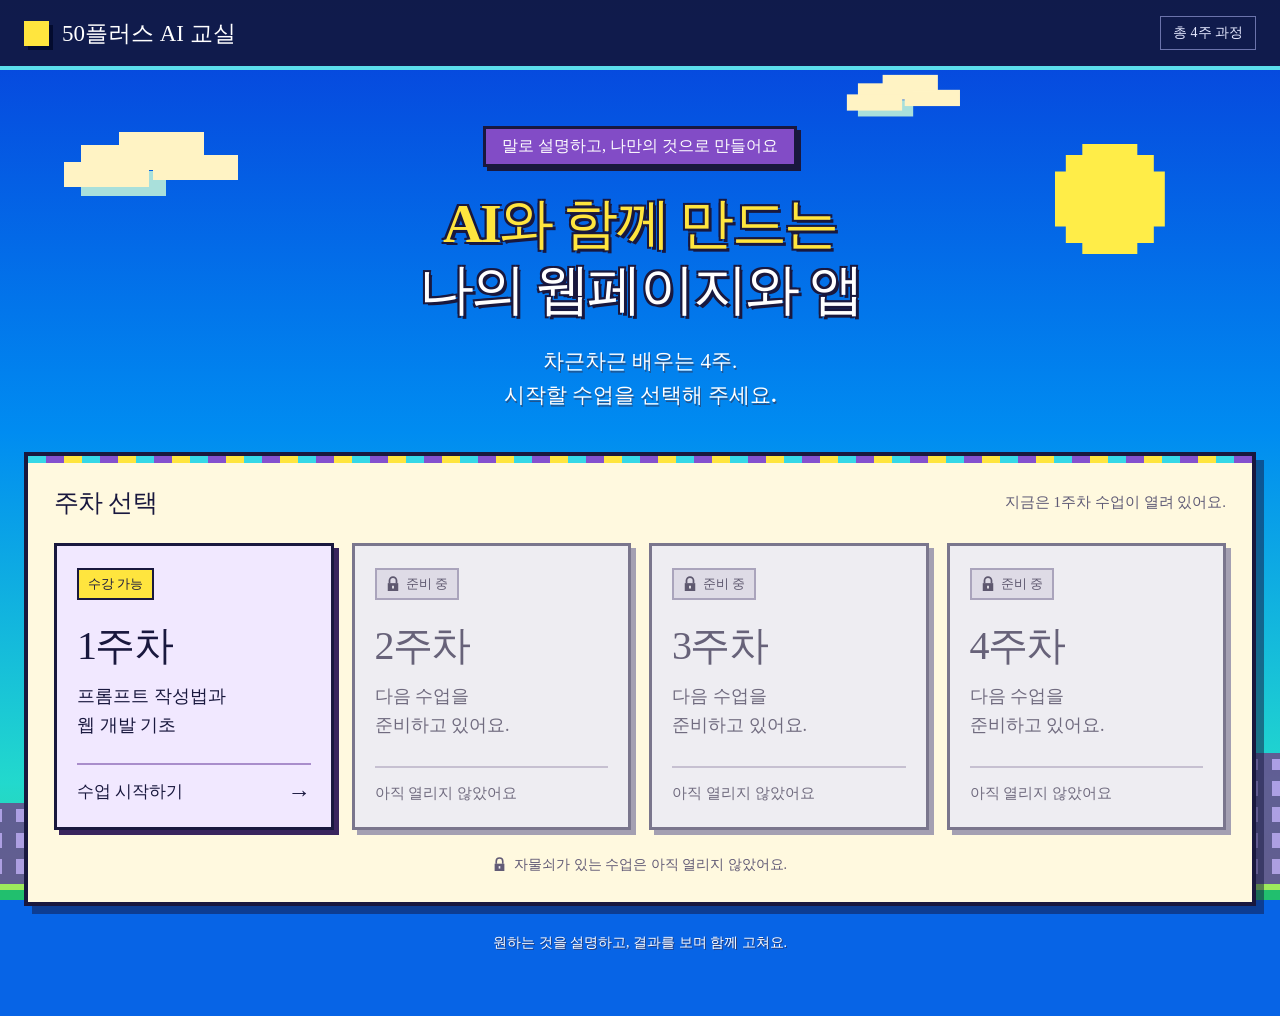
==== index.html @ 193ab6fe "Publish 50plus AI course pages" ====
<!doctype html>
<html lang="ko">
<head>
<meta charset="utf-8">
<meta name="viewport" content="width=device-width,initial-scale=1">
<meta name="theme-color" content="#073edb">
<meta name="description" content="50플러스 AI 활용 4주 과정. 주차를 선택하고 AI와 함께 웹페이지와 앱을 만들어 보세요.">
<title>주차 선택 · 50플러스 AI 교실</title>
<link rel="icon" href="data:image/svg+xml,%3Csvg xmlns='http://www.w3.org/2000/svg' viewBox='0 0 32 32'%3E%3Cpath fill='%23ffe53e' d='M4 4h24v24H4z'/%3E%3C/svg%3E">
<style>
@font-face{font-family:"Pretendard";src:url("./assets/Pretendard-Regular.otf") format("opentype");font-weight:400;font-display:swap}
@font-face{font-family:"Pretendard Black";src:url("./assets/Pretendard-Black.otf") format("opentype");font-weight:900;font-display:swap}

:root{--ink:#19183e;--cream:#fff9df;--yellow:#ffe53e;--purple:#8451cf;--cyan:#36d8e7}
*{box-sizing:border-box}html{min-height:100%}body{margin:0;min-height:100dvh;color:var(--ink);font-family:Pretendard;font-synthesis:none;background:#0764e6}
a,button{-webkit-tap-highlight-color:transparent}button{font:inherit}a:focus-visible,button:focus-visible{outline:4px solid #ff63bc;outline-offset:6px}
.scenery{position:fixed;inset:0;overflow:hidden;z-index:-1;pointer-events:none;background:linear-gradient(180deg,#073edb 0%,#008cf1 48%,#22d9cd 87%,#2fd59a 100%)}
.sun{position:absolute;right:9%;top:16%;width:110px;height:110px;background:#ffed48;clip-path:polygon(25% 0,75% 0,75% 10%,90% 10%,90% 25%,100% 25%,100% 75%,90% 75%,90% 90%,75% 90%,75% 100%,25% 100%,25% 90%,10% 90%,10% 75%,0 75%,0 25%,10% 25%,10% 10%,25% 10%)}
.cloud{position:absolute;left:5%;top:18%;width:85px;height:25px;background:#fff3c4;box-shadow:17px -17px #fff3c4,55px -30px #fff3c4,89px -7px #fff3c4,17px 9px #a9e0db}.cloud.two{left:65%;top:10%;transform:scale(.65)}
.city{position:absolute;left:-1%;right:-1%;bottom:0;display:flex;align-items:flex-end;gap:10px;height:24%;opacity:.9}.building{flex:1;background-color:#67528e;border:6px solid #67528e;border-bottom:0;background-image:repeating-linear-gradient(0deg,transparent 0 15px,#67528e 15px 26px),repeating-linear-gradient(90deg,#bc9ae8 0 9px,transparent 9px 23px)}
.ground{position:absolute;bottom:0;left:0;right:0;height:16px;background:#21bf6e;border-top:6px solid #9dea5c}
.site-header{height:70px;padding:0 max(24px,calc((100vw - 1280px)/2));display:flex;align-items:center;justify-content:space-between;background:#12183feb;color:#fff;border-bottom:4px solid #5bdeec;gap:20px}
.brand{display:flex;align-items:center;gap:13px;font-family:"Pretendard Black";font-size:23px;white-space:nowrap}.brand-mark{width:25px;height:25px;background:var(--yellow);box-shadow:4px 4px #030b2f}.course-badge{font-size:14px;border:1px solid #6b73ab;padding:7px 12px;color:#e4e8ff}
main{width:min(1240px,calc(100% - 48px));margin:0 auto;padding:56px 0 62px}
.hero{text-align:center;margin:0 auto 40px;max-width:900px}.tag{display:inline-block;background:#824cc6;border:3px solid var(--ink);box-shadow:4px 4px var(--ink);color:#fff;padding:7px 16px;font-family:"Pretendard Black";font-size:16px;margin-bottom:24px}
h1{margin:0;color:#fff;font-family:"Pretendard Black";font-size:clamp(36px,4.3vw,62px);line-height:1.2;letter-spacing:-.045em;text-shadow:3px 3px var(--ink),-2px -2px var(--ink),2px -2px var(--ink),-2px 2px var(--ink)}
h1 em{font-style:normal;color:var(--yellow)}.intro{font-size:21px;color:white;line-height:1.6;text-shadow:1px 2px #21538d;margin:22px 0 0}.intro strong{font-family:"Pretendard Black"}
.course-panel{background:var(--cream);border:4px solid var(--ink);box-shadow:8px 8px #15173f80;padding:26px 26px 28px;position:relative}
.course-panel::before{content:"";position:absolute;top:0;left:0;right:0;height:7px;background:repeating-linear-gradient(90deg,var(--cyan) 0 18px,var(--purple) 18px 36px,var(--yellow) 36px 54px)}
.panel-heading{display:flex;justify-content:space-between;align-items:center;gap:20px;margin:4px 0 24px}.panel-heading h2{margin:0;font-size:25px;font-family:"Pretendard Black";letter-spacing:-.025em}.panel-heading p{margin:0;font-size:15px;color:#5f5b76}
.weeks{display:grid;grid-template-columns:repeat(4,minmax(0,1fr));gap:18px}
.week{position:relative;display:flex;flex-direction:column;align-items:flex-start;text-align:left;min-height:284px;padding:22px 20px;border:3px solid var(--ink);box-shadow:5px 5px #39255d;background:#fff;color:var(--ink);border-radius:0;text-decoration:none;line-height:1.5}
.week.open{background:#f1e8ff;transition:transform .15s,box-shadow .15s}.week.open:hover{transform:translate(-2px,-3px);box-shadow:7px 8px #39255d}.week.open:active{transform:translate(3px,3px);box-shadow:2px 2px #39255d}
.status{display:inline-flex;align-items:center;gap:6px;font-size:13px;line-height:1.2;font-family:"Pretendard Black";padding:6px 9px;background:#ffe53e;border:2px solid var(--ink)}
.week-title{font-family:"Pretendard Black";font-size:40px;line-height:1.2;letter-spacing:-.04em;margin-top:22px}.week-description{font-size:18px;line-height:1.6;margin-top:12px;margin-bottom:24px;word-break:keep-all}
.week-action{width:100%;margin-top:auto;display:flex;justify-content:space-between;align-items:center;gap:10px;border-top:2px solid #a98dcb;padding-top:14px;font-family:"Pretendard Black";font-size:17px}
.arrow{font-size:23px;line-height:1}.week.locked{background:#eeedf2;border-color:#7a768d;box-shadow:5px 5px #a4a0b2;color:#676279;cursor:not-allowed;opacity:1}
.locked .status{background:#dedbe6;border-color:#aaa4bc;color:#5e586f}.lock{width:14px;height:16px;flex:none}.locked .week-description{color:#706b7f}.locked .week-action{border-color:#c6c0d1;color:#706b7f;font-size:15px;font-family:Pretendard}
.panel-note{display:flex;align-items:center;justify-content:center;gap:8px;color:#625b76;font-size:14px;margin:26px 0 0}.panel-note svg{width:13px;height:15px;flex:none}
.site-footer{text-align:center;padding:26px 16px 0;color:#fff;font-size:14px;text-shadow:1px 1px #273a75;line-height:1.6}
@media(min-width:1500px){main{padding-top:75px}.hero{margin-bottom:48px}.week{min-height:300px}}
@media(max-width:1000px){.weeks{grid-template-columns:repeat(2,minmax(0,1fr));gap:18px}.week{min-height:260px}.week-description br{display:none}.sun{right:5%;top:14%;width:80px;height:80px}.hero{max-width:650px}.cloud{opacity:.6}.panel-heading p{display:none}main{padding-top:40px}}
@media(max-width:540px){.site-header{height:62px;padding:0 18px}.brand{font-size:18px;gap:10px}.brand-mark{width:20px;height:20px}.course-badge{font-size:12px;padding:5px 8px}main{width:calc(100% - 28px);padding:34px 0}.tag{font-size:13px;padding:6px 10px;margin-bottom:20px}h1{font-size:35px;line-height:1.25}.intro{font-size:17px;margin-top:18px}.hero{margin-bottom:28px}.course-panel{padding:22px 18px;border-width:3px;box-shadow:5px 5px #15173f80}.panel-heading{margin-bottom:18px}.panel-heading h2{font-size:22px}.weeks{grid-template-columns:1fr;gap:18px}.week{min-height:220px;padding:20px}.week-title{font-size:34px;margin-top:14px}.week-description{font-size:18px;margin-top:8px;margin-bottom:20px}.week.locked{min-height:180px}.locked .week-title{font-size:31px}.panel-note{font-size:13px;align-items:flex-start;line-height:1.5}.panel-note svg{margin-top:2px}.sun{top:12%;right:-14px;width:72px;height:72px;opacity:.7}.cloud{left:-45px;top:12%;transform:scale(.7)}.cloud.two{display:none}.city{height:20%}}
@media(prefers-reduced-motion:reduce){.week.open{transition:none}}

</style>
</head>
<body>
<div class="scenery" aria-hidden="true"><div class="sun"></div><div class="cloud"></div><div class="cloud two"></div><div class="city"><i class="building" style="height:45%"></i><i class="building" style="height:75%"></i><i class="building" style="height:50%"></i><i class="building" style="height:92%"></i><i class="building" style="height:58%"></i><i class="building" style="height:66%"></i><i class="building" style="height:42%"></i><i class="building" style="height:86%"></i><i class="building" style="height:62%"></i><i class="building" style="height:70%"></i><i class="building" style="height:48%"></i><i class="building" style="height:90%"></i><i class="building" style="height:55%"></i><i class="building" style="height:80%"></i><i class="building" style="height:40%"></i><i class="building" style="height:68%"></i></div><div class="ground"></div></div>
<header class="site-header"><div class="brand"><span class="brand-mark" aria-hidden="true"></span>50플러스 AI 교실</div><span class="course-badge">총 4주 과정</span></header>
<main>
<section class="hero" aria-labelledby="course-title"><span class="tag">말로 설명하고, 나만의 것으로 만들어요</span><h1 id="course-title"><em>AI와 함께 만드는</em><br>나의 웹페이지와 앱</h1><p class="intro">차근차근 배우는 4주.<br><strong>시작할 수업을 선택해 주세요.</strong></p></section>
<section class="course-panel" aria-labelledby="weeks-title"><div class="panel-heading"><h2 id="weeks-title">주차 선택</h2><p>지금은 1주차 수업이 열려 있어요.</p></div>
<div class="weeks">
<a class="week open" href="./50plus_AI_Week1.html" aria-label="1주차, 프롬프트 작성법과 웹 개발 기초, 수업 시작하기"><span class="status">수강 가능</span><span class="week-title">1주차</span><span class="week-description">프롬프트 작성법과<br>웹 개발 기초</span><span class="week-action">수업 시작하기<span class="arrow" aria-hidden="true">→</span></span></a>
<button class="week locked" type="button" disabled aria-label="2주차, 준비 중, 아직 열리지 않은 수업"><span class="status"><svg class="lock" viewBox="0 0 16 18" fill="none" aria-hidden="true"><path d="M4 8V5a4 4 0 0 1 8 0v3" stroke="currentColor" stroke-width="2"/><path d="M2 8h12v9H2z" fill="currentColor"/><path d="M8 11v3" stroke="#eeedf2" stroke-width="2"/></svg>준비 중</span><span class="week-title">2주차</span><span class="week-description">다음 수업을<br>준비하고 있어요.</span><span class="week-action">아직 열리지 않았어요</span></button><button class="week locked" type="button" disabled aria-label="3주차, 준비 중, 아직 열리지 않은 수업"><span class="status"><svg class="lock" viewBox="0 0 16 18" fill="none" aria-hidden="true"><path d="M4 8V5a4 4 0 0 1 8 0v3" stroke="currentColor" stroke-width="2"/><path d="M2 8h12v9H2z" fill="currentColor"/><path d="M8 11v3" stroke="#eeedf2" stroke-width="2"/></svg>준비 중</span><span class="week-title">3주차</span><span class="week-description">다음 수업을<br>준비하고 있어요.</span><span class="week-action">아직 열리지 않았어요</span></button><button class="week locked" type="button" disabled aria-label="4주차, 준비 중, 아직 열리지 않은 수업"><span class="status"><svg class="lock" viewBox="0 0 16 18" fill="none" aria-hidden="true"><path d="M4 8V5a4 4 0 0 1 8 0v3" stroke="currentColor" stroke-width="2"/><path d="M2 8h12v9H2z" fill="currentColor"/><path d="M8 11v3" stroke="#eeedf2" stroke-width="2"/></svg>준비 중</span><span class="week-title">4주차</span><span class="week-description">다음 수업을<br>준비하고 있어요.</span><span class="week-action">아직 열리지 않았어요</span></button>
</div>
<p class="panel-note"><svg class="lock" viewBox="0 0 16 18" fill="none" aria-hidden="true"><path d="M4 8V5a4 4 0 0 1 8 0v3" stroke="currentColor" stroke-width="2"/><path d="M2 8h12v9H2z" fill="currentColor"/><path d="M8 11v3" stroke="#eeedf2" stroke-width="2"/></svg><span>자물쇠가 있는 수업은 아직 열리지 않았어요.</span></p>
</section>
<footer class="site-footer">원하는 것을 설명하고, 결과를 보며 함께 고쳐요.</footer>
</main>
</body></html>
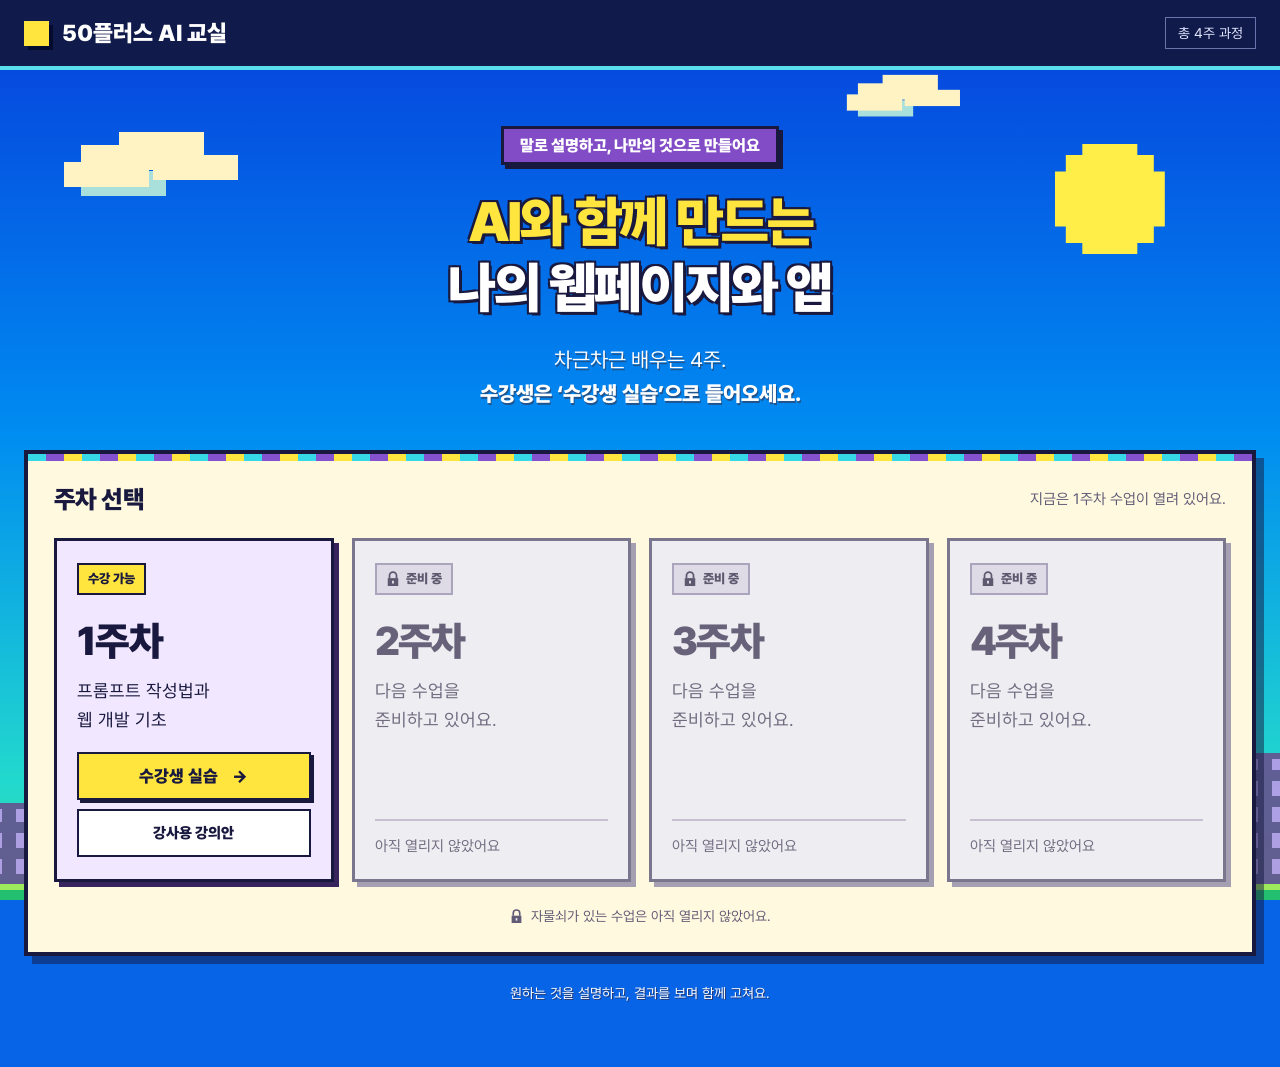
==== commit 7770acc3: "Separate student practice from lecture slides" ====
--- a/index.html
+++ b/index.html
@@ -43,16 +43,20 @@
 @media(max-width:540px){.site-header{height:62px;padding:0 18px}.brand{font-size:18px;gap:10px}.brand-mark{width:20px;height:20px}.course-badge{font-size:12px;padding:5px 8px}main{width:calc(100% - 28px);padding:34px 0}.tag{font-size:13px;padding:6px 10px;margin-bottom:20px}h1{font-size:35px;line-height:1.25}.intro{font-size:17px;margin-top:18px}.hero{margin-bottom:28px}.course-panel{padding:22px 18px;border-width:3px;box-shadow:5px 5px #15173f80}.panel-heading{margin-bottom:18px}.panel-heading h2{font-size:22px}.weeks{grid-template-columns:1fr;gap:18px}.week{min-height:220px;padding:20px}.week-title{font-size:34px;margin-top:14px}.week-description{font-size:18px;margin-top:8px;margin-bottom:20px}.week.locked{min-height:180px}.locked .week-title{font-size:31px}.panel-note{font-size:13px;align-items:flex-start;line-height:1.5}.panel-note svg{margin-top:2px}.sun{top:12%;right:-14px;width:72px;height:72px;opacity:.7}.cloud{left:-45px;top:12%;transform:scale(.7)}.cloud.two{display:none}.city{height:20%}}
 @media(prefers-reduced-motion:reduce){.week.open{transition:none}}
 
+
+.week.available{background:#f1e8ff}.week.available h3{margin-bottom:0}.week.available p{margin-bottom:18px}
+.week-links{width:100%;display:grid;gap:9px;margin-top:auto}.week-link{display:flex;align-items:center;justify-content:center;gap:14px;min-height:48px;border:2px solid var(--ink);padding:9px 10px;font-family:"Pretendard Black";font-size:17px;line-height:1.4;text-decoration:none;color:var(--ink)}
+.week-link.student{background:var(--yellow);box-shadow:3px 3px var(--ink)}.week-link.student:hover{background:#fff19b}.week-link.teacher{background:#fff;font-size:15px}.week-link.teacher:hover{background:#e6d8f8}
 </style>
 </head>
 <body>
 <div class="scenery" aria-hidden="true"><div class="sun"></div><div class="cloud"></div><div class="cloud two"></div><div class="city"><i class="building" style="height:45%"></i><i class="building" style="height:75%"></i><i class="building" style="height:50%"></i><i class="building" style="height:92%"></i><i class="building" style="height:58%"></i><i class="building" style="height:66%"></i><i class="building" style="height:42%"></i><i class="building" style="height:86%"></i><i class="building" style="height:62%"></i><i class="building" style="height:70%"></i><i class="building" style="height:48%"></i><i class="building" style="height:90%"></i><i class="building" style="height:55%"></i><i class="building" style="height:80%"></i><i class="building" style="height:40%"></i><i class="building" style="height:68%"></i></div><div class="ground"></div></div>
 <header class="site-header"><div class="brand"><span class="brand-mark" aria-hidden="true"></span>50플러스 AI 교실</div><span class="course-badge">총 4주 과정</span></header>
 <main>
-<section class="hero" aria-labelledby="course-title"><span class="tag">말로 설명하고, 나만의 것으로 만들어요</span><h1 id="course-title"><em>AI와 함께 만드는</em><br>나의 웹페이지와 앱</h1><p class="intro">차근차근 배우는 4주.<br><strong>시작할 수업을 선택해 주세요.</strong></p></section>
+<section class="hero" aria-labelledby="course-title"><span class="tag">말로 설명하고, 나만의 것으로 만들어요</span><h1 id="course-title"><em>AI와 함께 만드는</em><br>나의 웹페이지와 앱</h1><p class="intro">차근차근 배우는 4주.<br><strong>수강생은 ‘수강생 실습’으로 들어오세요.</strong></p></section>
 <section class="course-panel" aria-labelledby="weeks-title"><div class="panel-heading"><h2 id="weeks-title">주차 선택</h2><p>지금은 1주차 수업이 열려 있어요.</p></div>
 <div class="weeks">
-<a class="week open" href="./50plus_AI_Week1.html" aria-label="1주차, 프롬프트 작성법과 웹 개발 기초, 수업 시작하기"><span class="status">수강 가능</span><span class="week-title">1주차</span><span class="week-description">프롬프트 작성법과<br>웹 개발 기초</span><span class="week-action">수업 시작하기<span class="arrow" aria-hidden="true">→</span></span></a>
+<article class="week available" aria-labelledby="week-one-title"><span class="status">수강 가능</span><h3 class="week-title" id="week-one-title">1주차</h3><p class="week-description">프롬프트 작성법과<br>웹 개발 기초</p><div class="week-links"><a class="week-link student" href="./practice-week1.html">수강생 실습 <span aria-hidden="true">→</span></a><a class="week-link teacher" href="./50plus_AI_Week1.html">강사용 강의안</a></div></article>
 <button class="week locked" type="button" disabled aria-label="2주차, 준비 중, 아직 열리지 않은 수업"><span class="status"><svg class="lock" viewBox="0 0 16 18" fill="none" aria-hidden="true"><path d="M4 8V5a4 4 0 0 1 8 0v3" stroke="currentColor" stroke-width="2"/><path d="M2 8h12v9H2z" fill="currentColor"/><path d="M8 11v3" stroke="#eeedf2" stroke-width="2"/></svg>준비 중</span><span class="week-title">2주차</span><span class="week-description">다음 수업을<br>준비하고 있어요.</span><span class="week-action">아직 열리지 않았어요</span></button><button class="week locked" type="button" disabled aria-label="3주차, 준비 중, 아직 열리지 않은 수업"><span class="status"><svg class="lock" viewBox="0 0 16 18" fill="none" aria-hidden="true"><path d="M4 8V5a4 4 0 0 1 8 0v3" stroke="currentColor" stroke-width="2"/><path d="M2 8h12v9H2z" fill="currentColor"/><path d="M8 11v3" stroke="#eeedf2" stroke-width="2"/></svg>준비 중</span><span class="week-title">3주차</span><span class="week-description">다음 수업을<br>준비하고 있어요.</span><span class="week-action">아직 열리지 않았어요</span></button><button class="week locked" type="button" disabled aria-label="4주차, 준비 중, 아직 열리지 않은 수업"><span class="status"><svg class="lock" viewBox="0 0 16 18" fill="none" aria-hidden="true"><path d="M4 8V5a4 4 0 0 1 8 0v3" stroke="currentColor" stroke-width="2"/><path d="M2 8h12v9H2z" fill="currentColor"/><path d="M8 11v3" stroke="#eeedf2" stroke-width="2"/></svg>준비 중</span><span class="week-title">4주차</span><span class="week-description">다음 수업을<br>준비하고 있어요.</span><span class="week-action">아직 열리지 않았어요</span></button>
 </div>
 <p class="panel-note"><svg class="lock" viewBox="0 0 16 18" fill="none" aria-hidden="true"><path d="M4 8V5a4 4 0 0 1 8 0v3" stroke="currentColor" stroke-width="2"/><path d="M2 8h12v9H2z" fill="currentColor"/><path d="M8 11v3" stroke="#eeedf2" stroke-width="2"/></svg><span>자물쇠가 있는 수업은 아직 열리지 않았어요.</span></p>
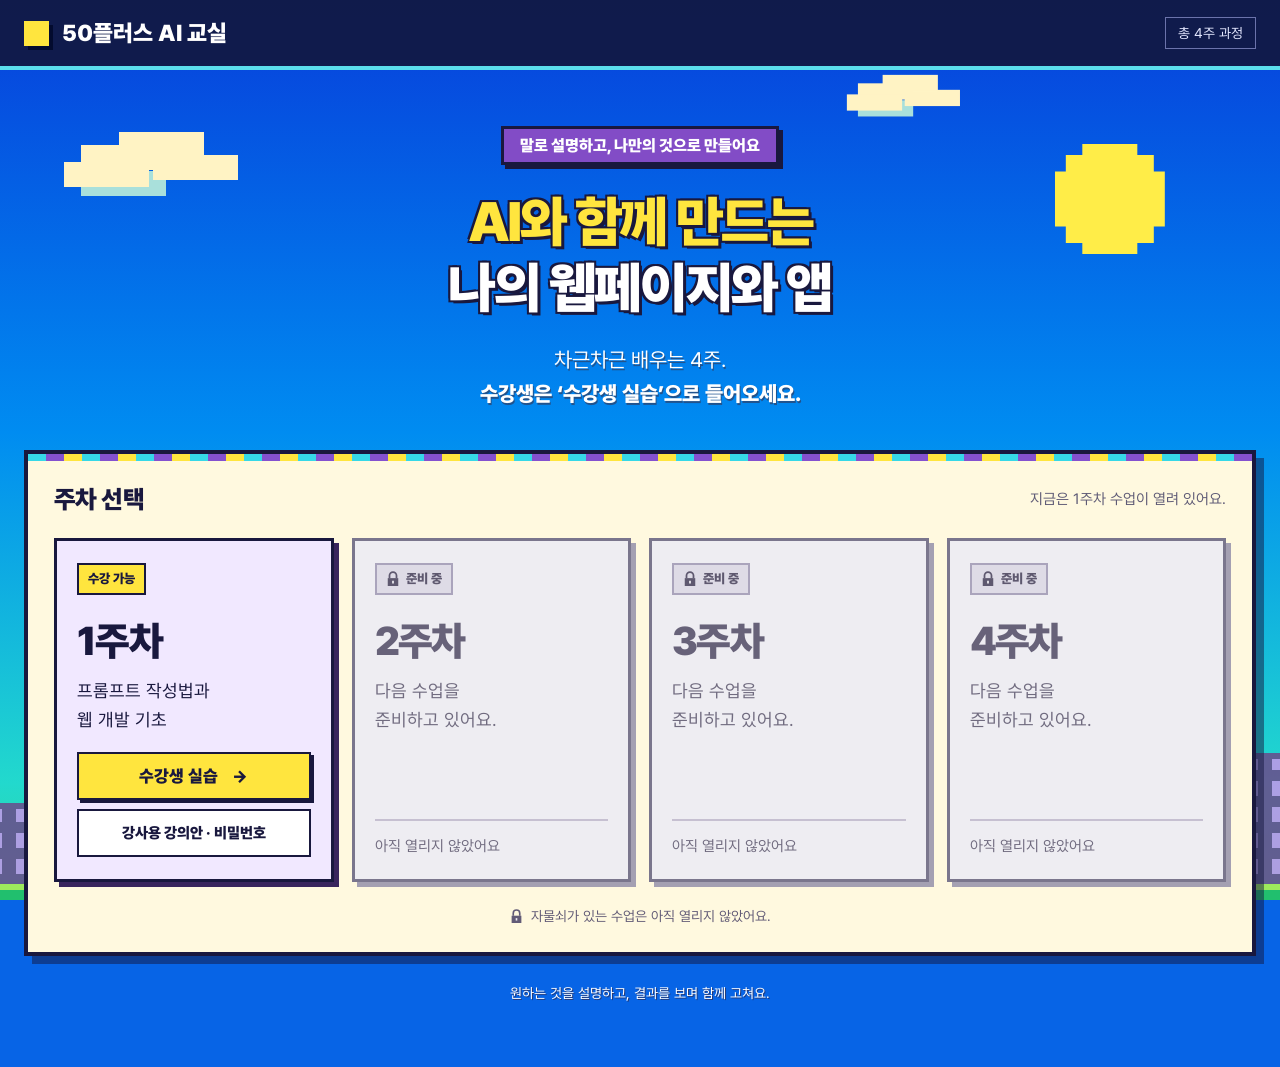
==== commit 638261e6: "Protect teacher lecture with encrypted password entry" ====
--- a/index.html
+++ b/index.html
@@ -56,7 +56,7 @@
 <section class="hero" aria-labelledby="course-title"><span class="tag">말로 설명하고, 나만의 것으로 만들어요</span><h1 id="course-title"><em>AI와 함께 만드는</em><br>나의 웹페이지와 앱</h1><p class="intro">차근차근 배우는 4주.<br><strong>수강생은 ‘수강생 실습’으로 들어오세요.</strong></p></section>
 <section class="course-panel" aria-labelledby="weeks-title"><div class="panel-heading"><h2 id="weeks-title">주차 선택</h2><p>지금은 1주차 수업이 열려 있어요.</p></div>
 <div class="weeks">
-<article class="week available" aria-labelledby="week-one-title"><span class="status">수강 가능</span><h3 class="week-title" id="week-one-title">1주차</h3><p class="week-description">프롬프트 작성법과<br>웹 개발 기초</p><div class="week-links"><a class="week-link student" href="./practice-week1.html">수강생 실습 <span aria-hidden="true">→</span></a><a class="week-link teacher" href="./50plus_AI_Week1.html">강사용 강의안</a></div></article>
+<article class="week available" aria-labelledby="week-one-title"><span class="status">수강 가능</span><h3 class="week-title" id="week-one-title">1주차</h3><p class="week-description">프롬프트 작성법과<br>웹 개발 기초</p><div class="week-links"><a class="week-link student" href="./practice-week1.html">수강생 실습 <span aria-hidden="true">→</span></a><a class="week-link teacher" href="./50plus_AI_Week1.html">강사용 강의안 · 비밀번호</a></div></article>
 <button class="week locked" type="button" disabled aria-label="2주차, 준비 중, 아직 열리지 않은 수업"><span class="status"><svg class="lock" viewBox="0 0 16 18" fill="none" aria-hidden="true"><path d="M4 8V5a4 4 0 0 1 8 0v3" stroke="currentColor" stroke-width="2"/><path d="M2 8h12v9H2z" fill="currentColor"/><path d="M8 11v3" stroke="#eeedf2" stroke-width="2"/></svg>준비 중</span><span class="week-title">2주차</span><span class="week-description">다음 수업을<br>준비하고 있어요.</span><span class="week-action">아직 열리지 않았어요</span></button><button class="week locked" type="button" disabled aria-label="3주차, 준비 중, 아직 열리지 않은 수업"><span class="status"><svg class="lock" viewBox="0 0 16 18" fill="none" aria-hidden="true"><path d="M4 8V5a4 4 0 0 1 8 0v3" stroke="currentColor" stroke-width="2"/><path d="M2 8h12v9H2z" fill="currentColor"/><path d="M8 11v3" stroke="#eeedf2" stroke-width="2"/></svg>준비 중</span><span class="week-title">3주차</span><span class="week-description">다음 수업을<br>준비하고 있어요.</span><span class="week-action">아직 열리지 않았어요</span></button><button class="week locked" type="button" disabled aria-label="4주차, 준비 중, 아직 열리지 않은 수업"><span class="status"><svg class="lock" viewBox="0 0 16 18" fill="none" aria-hidden="true"><path d="M4 8V5a4 4 0 0 1 8 0v3" stroke="currentColor" stroke-width="2"/><path d="M2 8h12v9H2z" fill="currentColor"/><path d="M8 11v3" stroke="#eeedf2" stroke-width="2"/></svg>준비 중</span><span class="week-title">4주차</span><span class="week-description">다음 수업을<br>준비하고 있어요.</span><span class="week-action">아직 열리지 않았어요</span></button>
 </div>
 <p class="panel-note"><svg class="lock" viewBox="0 0 16 18" fill="none" aria-hidden="true"><path d="M4 8V5a4 4 0 0 1 8 0v3" stroke="currentColor" stroke-width="2"/><path d="M2 8h12v9H2z" fill="currentColor"/><path d="M8 11v3" stroke="#eeedf2" stroke-width="2"/></svg><span>자물쇠가 있는 수업은 아직 열리지 않았어요.</span></p>
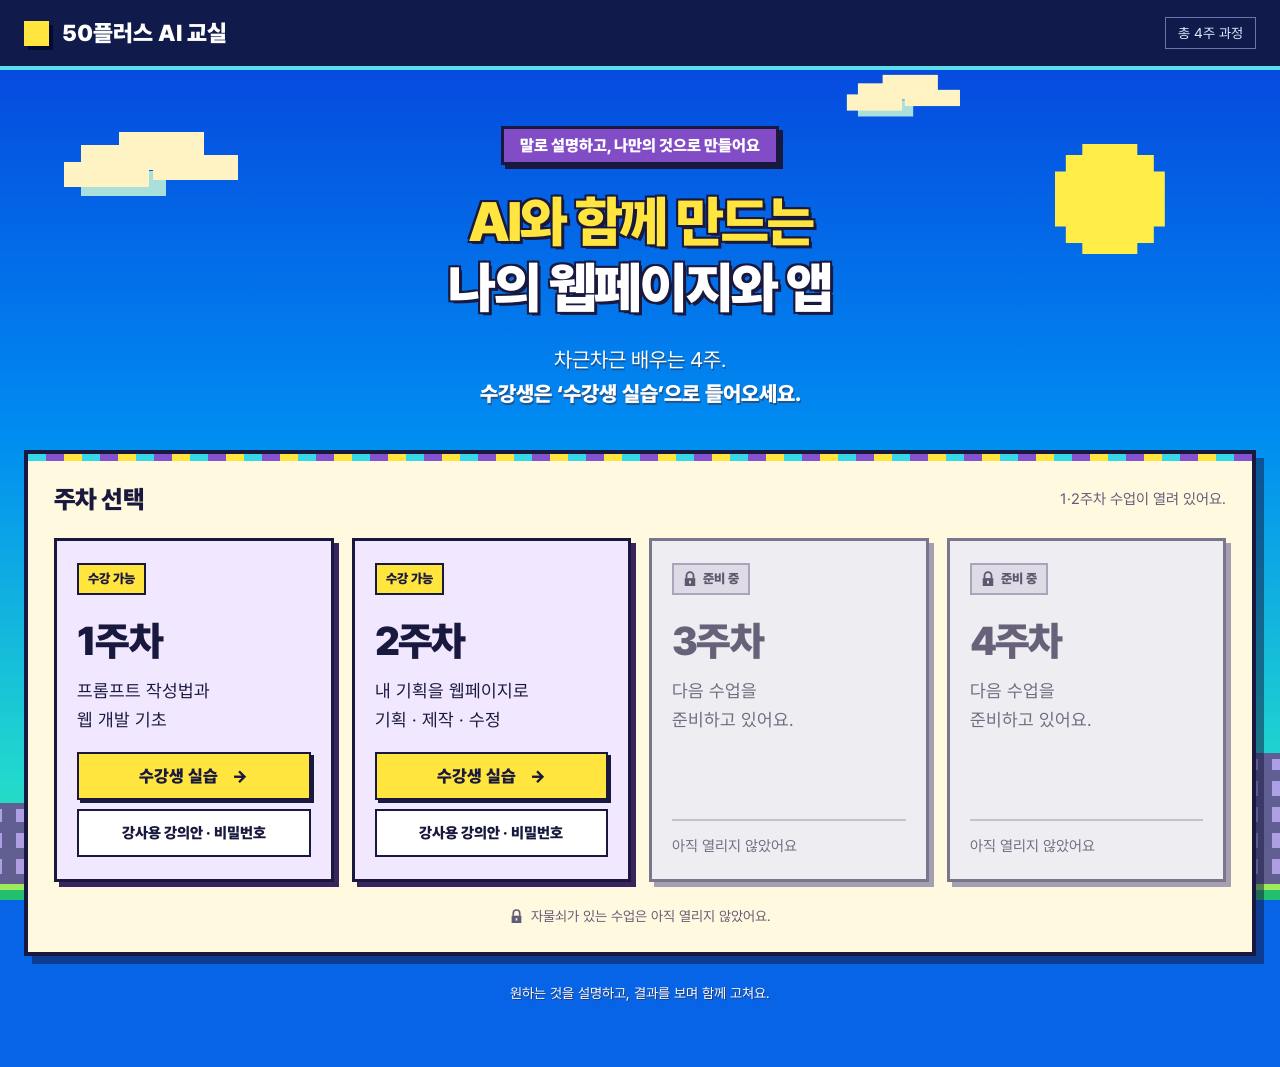
==== commit 1292f46b: "Open week 2 links on course homepage" ====
--- a/index.html
+++ b/index.html
@@ -54,13 +54,13 @@
 <header class="site-header"><div class="brand"><span class="brand-mark" aria-hidden="true"></span>50플러스 AI 교실</div><span class="course-badge">총 4주 과정</span></header>
 <main>
 <section class="hero" aria-labelledby="course-title"><span class="tag">말로 설명하고, 나만의 것으로 만들어요</span><h1 id="course-title"><em>AI와 함께 만드는</em><br>나의 웹페이지와 앱</h1><p class="intro">차근차근 배우는 4주.<br><strong>수강생은 ‘수강생 실습’으로 들어오세요.</strong></p></section>
-<section class="course-panel" aria-labelledby="weeks-title"><div class="panel-heading"><h2 id="weeks-title">주차 선택</h2><p>지금은 1주차 수업이 열려 있어요.</p></div>
+<section class="course-panel" aria-labelledby="weeks-title"><div class="panel-heading"><h2 id="weeks-title">주차 선택</h2><p>1·2주차 수업이 열려 있어요.</p></div>
 <div class="weeks">
 <article class="week available" aria-labelledby="week-one-title"><span class="status">수강 가능</span><h3 class="week-title" id="week-one-title">1주차</h3><p class="week-description">프롬프트 작성법과<br>웹 개발 기초</p><div class="week-links"><a class="week-link student" href="./practice-week1.html">수강생 실습 <span aria-hidden="true">→</span></a><a class="week-link teacher" href="./50plus_AI_Week1.html">강사용 강의안 · 비밀번호</a></div></article>
-<button class="week locked" type="button" disabled aria-label="2주차, 준비 중, 아직 열리지 않은 수업"><span class="status"><svg class="lock" viewBox="0 0 16 18" fill="none" aria-hidden="true"><path d="M4 8V5a4 4 0 0 1 8 0v3" stroke="currentColor" stroke-width="2"/><path d="M2 8h12v9H2z" fill="currentColor"/><path d="M8 11v3" stroke="#eeedf2" stroke-width="2"/></svg>준비 중</span><span class="week-title">2주차</span><span class="week-description">다음 수업을<br>준비하고 있어요.</span><span class="week-action">아직 열리지 않았어요</span></button><button class="week locked" type="button" disabled aria-label="3주차, 준비 중, 아직 열리지 않은 수업"><span class="status"><svg class="lock" viewBox="0 0 16 18" fill="none" aria-hidden="true"><path d="M4 8V5a4 4 0 0 1 8 0v3" stroke="currentColor" stroke-width="2"/><path d="M2 8h12v9H2z" fill="currentColor"/><path d="M8 11v3" stroke="#eeedf2" stroke-width="2"/></svg>준비 중</span><span class="week-title">3주차</span><span class="week-description">다음 수업을<br>준비하고 있어요.</span><span class="week-action">아직 열리지 않았어요</span></button><button class="week locked" type="button" disabled aria-label="4주차, 준비 중, 아직 열리지 않은 수업"><span class="status"><svg class="lock" viewBox="0 0 16 18" fill="none" aria-hidden="true"><path d="M4 8V5a4 4 0 0 1 8 0v3" stroke="currentColor" stroke-width="2"/><path d="M2 8h12v9H2z" fill="currentColor"/><path d="M8 11v3" stroke="#eeedf2" stroke-width="2"/></svg>준비 중</span><span class="week-title">4주차</span><span class="week-description">다음 수업을<br>준비하고 있어요.</span><span class="week-action">아직 열리지 않았어요</span></button>
+<article class="week available" aria-labelledby="week-two-title"><span class="status">수강 가능</span><h3 class="week-title" id="week-two-title">2주차</h3><p class="week-description">내 기획을 웹페이지로<br>기획 · 제작 · 수정</p><div class="week-links"><a class="week-link student" href="./practice-week2.html">수강생 실습 <span aria-hidden="true">→</span></a><a class="week-link teacher" href="./50plus_AI_Week2.html">강사용 강의안 · 비밀번호</a></div></article><button class="week locked" type="button" disabled aria-label="3주차, 준비 중, 아직 열리지 않은 수업"><span class="status"><svg class="lock" viewBox="0 0 16 18" fill="none" aria-hidden="true"><path d="M4 8V5a4 4 0 0 1 8 0v3" stroke="currentColor" stroke-width="2"/><path d="M2 8h12v9H2z" fill="currentColor"/><path d="M8 11v3" stroke="#eeedf2" stroke-width="2"/></svg>준비 중</span><span class="week-title">3주차</span><span class="week-description">다음 수업을<br>준비하고 있어요.</span><span class="week-action">아직 열리지 않았어요</span></button><button class="week locked" type="button" disabled aria-label="4주차, 준비 중, 아직 열리지 않은 수업"><span class="status"><svg class="lock" viewBox="0 0 16 18" fill="none" aria-hidden="true"><path d="M4 8V5a4 4 0 0 1 8 0v3" stroke="currentColor" stroke-width="2"/><path d="M2 8h12v9H2z" fill="currentColor"/><path d="M8 11v3" stroke="#eeedf2" stroke-width="2"/></svg>준비 중</span><span class="week-title">4주차</span><span class="week-description">다음 수업을<br>준비하고 있어요.</span><span class="week-action">아직 열리지 않았어요</span></button>
 </div>
 <p class="panel-note"><svg class="lock" viewBox="0 0 16 18" fill="none" aria-hidden="true"><path d="M4 8V5a4 4 0 0 1 8 0v3" stroke="currentColor" stroke-width="2"/><path d="M2 8h12v9H2z" fill="currentColor"/><path d="M8 11v3" stroke="#eeedf2" stroke-width="2"/></svg><span>자물쇠가 있는 수업은 아직 열리지 않았어요.</span></p>
 </section>
 <footer class="site-footer">원하는 것을 설명하고, 결과를 보며 함께 고쳐요.</footer>
 </main>
-</body></html>+</body></html>
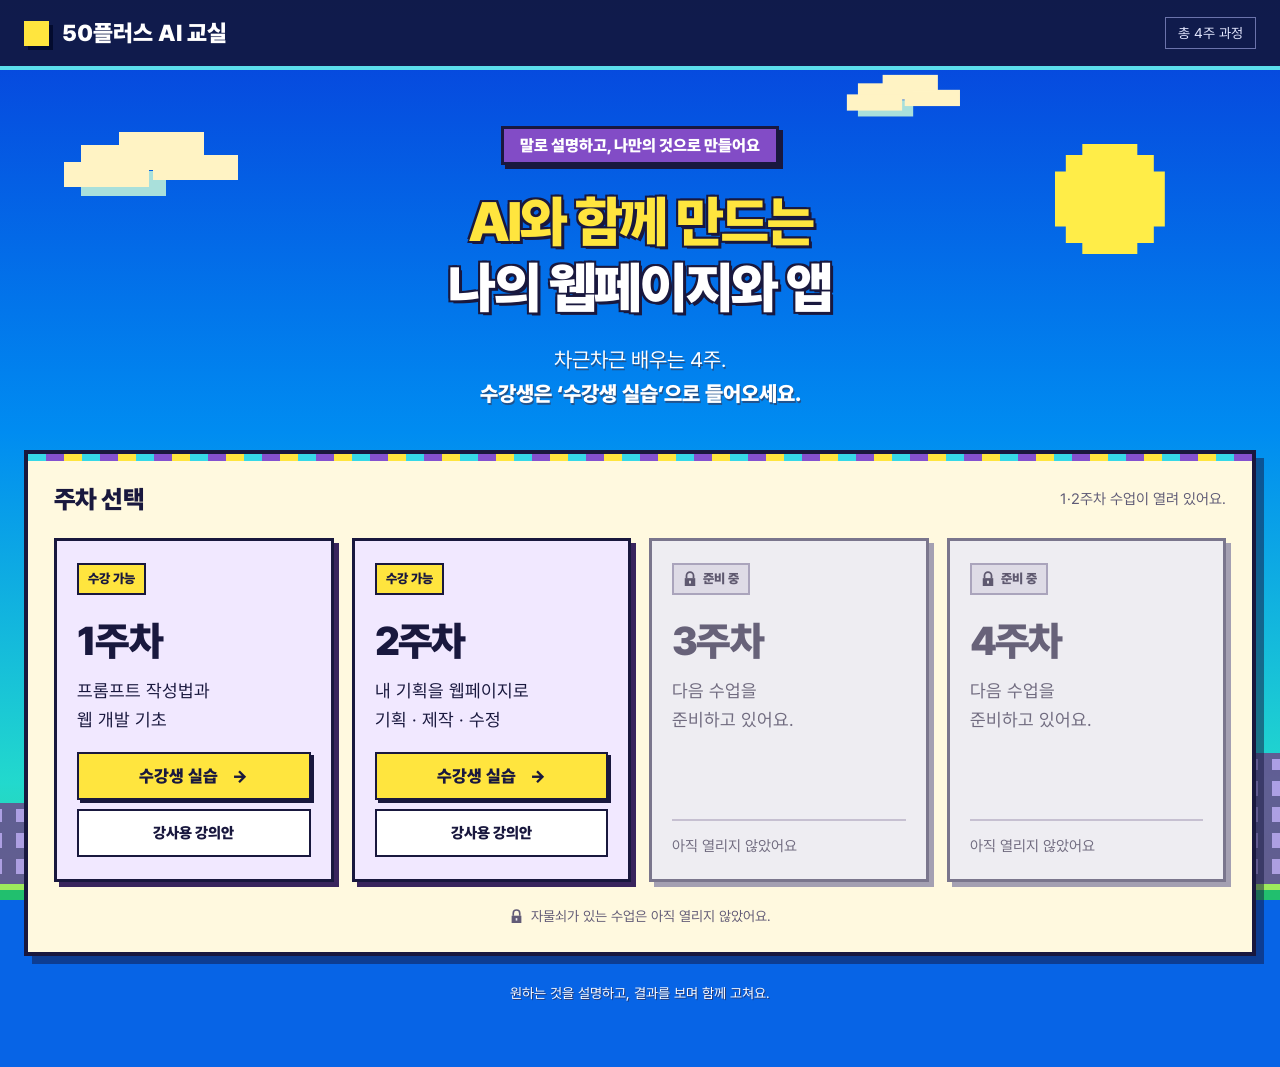
==== commit 20d3271c: "Remove password gates from instructor lectures" ====
--- a/index.html
+++ b/index.html
@@ -56,8 +56,8 @@
 <section class="hero" aria-labelledby="course-title"><span class="tag">말로 설명하고, 나만의 것으로 만들어요</span><h1 id="course-title"><em>AI와 함께 만드는</em><br>나의 웹페이지와 앱</h1><p class="intro">차근차근 배우는 4주.<br><strong>수강생은 ‘수강생 실습’으로 들어오세요.</strong></p></section>
 <section class="course-panel" aria-labelledby="weeks-title"><div class="panel-heading"><h2 id="weeks-title">주차 선택</h2><p>1·2주차 수업이 열려 있어요.</p></div>
 <div class="weeks">
-<article class="week available" aria-labelledby="week-one-title"><span class="status">수강 가능</span><h3 class="week-title" id="week-one-title">1주차</h3><p class="week-description">프롬프트 작성법과<br>웹 개발 기초</p><div class="week-links"><a class="week-link student" href="./practice-week1.html">수강생 실습 <span aria-hidden="true">→</span></a><a class="week-link teacher" href="./50plus_AI_Week1.html">강사용 강의안 · 비밀번호</a></div></article>
-<article class="week available" aria-labelledby="week-two-title"><span class="status">수강 가능</span><h3 class="week-title" id="week-two-title">2주차</h3><p class="week-description">내 기획을 웹페이지로<br>기획 · 제작 · 수정</p><div class="week-links"><a class="week-link student" href="./practice-week2.html">수강생 실습 <span aria-hidden="true">→</span></a><a class="week-link teacher" href="./50plus_AI_Week2.html">강사용 강의안 · 비밀번호</a></div></article><button class="week locked" type="button" disabled aria-label="3주차, 준비 중, 아직 열리지 않은 수업"><span class="status"><svg class="lock" viewBox="0 0 16 18" fill="none" aria-hidden="true"><path d="M4 8V5a4 4 0 0 1 8 0v3" stroke="currentColor" stroke-width="2"/><path d="M2 8h12v9H2z" fill="currentColor"/><path d="M8 11v3" stroke="#eeedf2" stroke-width="2"/></svg>준비 중</span><span class="week-title">3주차</span><span class="week-description">다음 수업을<br>준비하고 있어요.</span><span class="week-action">아직 열리지 않았어요</span></button><button class="week locked" type="button" disabled aria-label="4주차, 준비 중, 아직 열리지 않은 수업"><span class="status"><svg class="lock" viewBox="0 0 16 18" fill="none" aria-hidden="true"><path d="M4 8V5a4 4 0 0 1 8 0v3" stroke="currentColor" stroke-width="2"/><path d="M2 8h12v9H2z" fill="currentColor"/><path d="M8 11v3" stroke="#eeedf2" stroke-width="2"/></svg>준비 중</span><span class="week-title">4주차</span><span class="week-description">다음 수업을<br>준비하고 있어요.</span><span class="week-action">아직 열리지 않았어요</span></button>
+<article class="week available" aria-labelledby="week-one-title"><span class="status">수강 가능</span><h3 class="week-title" id="week-one-title">1주차</h3><p class="week-description">프롬프트 작성법과<br>웹 개발 기초</p><div class="week-links"><a class="week-link student" href="./practice-week1.html">수강생 실습 <span aria-hidden="true">→</span></a><a class="week-link teacher" href="./50plus_AI_Week1.html">강사용 강의안</a></div></article>
+<article class="week available" aria-labelledby="week-two-title"><span class="status">수강 가능</span><h3 class="week-title" id="week-two-title">2주차</h3><p class="week-description">내 기획을 웹페이지로<br>기획 · 제작 · 수정</p><div class="week-links"><a class="week-link student" href="./practice-week2.html">수강생 실습 <span aria-hidden="true">→</span></a><a class="week-link teacher" href="./50plus_AI_Week2.html">강사용 강의안</a></div></article><button class="week locked" type="button" disabled aria-label="3주차, 준비 중, 아직 열리지 않은 수업"><span class="status"><svg class="lock" viewBox="0 0 16 18" fill="none" aria-hidden="true"><path d="M4 8V5a4 4 0 0 1 8 0v3" stroke="currentColor" stroke-width="2"/><path d="M2 8h12v9H2z" fill="currentColor"/><path d="M8 11v3" stroke="#eeedf2" stroke-width="2"/></svg>준비 중</span><span class="week-title">3주차</span><span class="week-description">다음 수업을<br>준비하고 있어요.</span><span class="week-action">아직 열리지 않았어요</span></button><button class="week locked" type="button" disabled aria-label="4주차, 준비 중, 아직 열리지 않은 수업"><span class="status"><svg class="lock" viewBox="0 0 16 18" fill="none" aria-hidden="true"><path d="M4 8V5a4 4 0 0 1 8 0v3" stroke="currentColor" stroke-width="2"/><path d="M2 8h12v9H2z" fill="currentColor"/><path d="M8 11v3" stroke="#eeedf2" stroke-width="2"/></svg>준비 중</span><span class="week-title">4주차</span><span class="week-description">다음 수업을<br>준비하고 있어요.</span><span class="week-action">아직 열리지 않았어요</span></button>
 </div>
 <p class="panel-note"><svg class="lock" viewBox="0 0 16 18" fill="none" aria-hidden="true"><path d="M4 8V5a4 4 0 0 1 8 0v3" stroke="currentColor" stroke-width="2"/><path d="M2 8h12v9H2z" fill="currentColor"/><path d="M8 11v3" stroke="#eeedf2" stroke-width="2"/></svg><span>자물쇠가 있는 수업은 아직 열리지 않았어요.</span></p>
 </section>
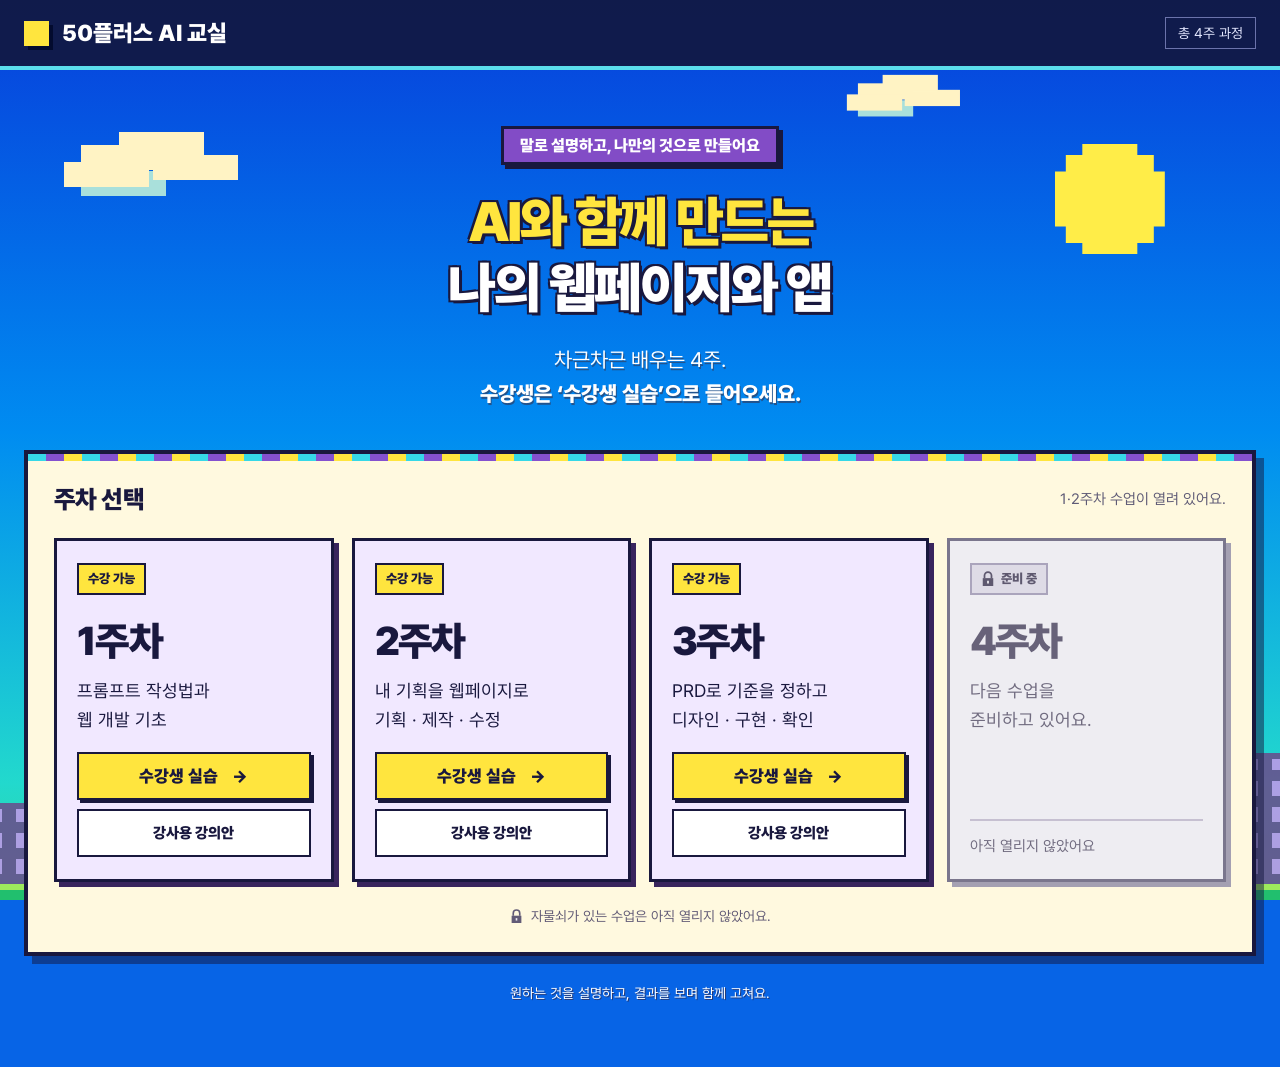
==== commit 1c261a0d: "Add week 3 PRD design and implementation lessons" ====
--- a/index.html
+++ b/index.html
@@ -57,7 +57,7 @@
 <section class="course-panel" aria-labelledby="weeks-title"><div class="panel-heading"><h2 id="weeks-title">주차 선택</h2><p>1·2주차 수업이 열려 있어요.</p></div>
 <div class="weeks">
 <article class="week available" aria-labelledby="week-one-title"><span class="status">수강 가능</span><h3 class="week-title" id="week-one-title">1주차</h3><p class="week-description">프롬프트 작성법과<br>웹 개발 기초</p><div class="week-links"><a class="week-link student" href="./practice-week1.html">수강생 실습 <span aria-hidden="true">→</span></a><a class="week-link teacher" href="./50plus_AI_Week1.html">강사용 강의안</a></div></article>
-<article class="week available" aria-labelledby="week-two-title"><span class="status">수강 가능</span><h3 class="week-title" id="week-two-title">2주차</h3><p class="week-description">내 기획을 웹페이지로<br>기획 · 제작 · 수정</p><div class="week-links"><a class="week-link student" href="./practice-week2.html">수강생 실습 <span aria-hidden="true">→</span></a><a class="week-link teacher" href="./50plus_AI_Week2.html">강사용 강의안</a></div></article><button class="week locked" type="button" disabled aria-label="3주차, 준비 중, 아직 열리지 않은 수업"><span class="status"><svg class="lock" viewBox="0 0 16 18" fill="none" aria-hidden="true"><path d="M4 8V5a4 4 0 0 1 8 0v3" stroke="currentColor" stroke-width="2"/><path d="M2 8h12v9H2z" fill="currentColor"/><path d="M8 11v3" stroke="#eeedf2" stroke-width="2"/></svg>준비 중</span><span class="week-title">3주차</span><span class="week-description">다음 수업을<br>준비하고 있어요.</span><span class="week-action">아직 열리지 않았어요</span></button><button class="week locked" type="button" disabled aria-label="4주차, 준비 중, 아직 열리지 않은 수업"><span class="status"><svg class="lock" viewBox="0 0 16 18" fill="none" aria-hidden="true"><path d="M4 8V5a4 4 0 0 1 8 0v3" stroke="currentColor" stroke-width="2"/><path d="M2 8h12v9H2z" fill="currentColor"/><path d="M8 11v3" stroke="#eeedf2" stroke-width="2"/></svg>준비 중</span><span class="week-title">4주차</span><span class="week-description">다음 수업을<br>준비하고 있어요.</span><span class="week-action">아직 열리지 않았어요</span></button>
+<article class="week available" aria-labelledby="week-two-title"><span class="status">수강 가능</span><h3 class="week-title" id="week-two-title">2주차</h3><p class="week-description">내 기획을 웹페이지로<br>기획 · 제작 · 수정</p><div class="week-links"><a class="week-link student" href="./practice-week2.html">수강생 실습 <span aria-hidden="true">→</span></a><a class="week-link teacher" href="./50plus_AI_Week2.html">강사용 강의안</a></div></article><article class="week available" aria-labelledby="week-three-title"><span class="status">수강 가능</span><h3 class="week-title" id="week-three-title">3주차</h3><p class="week-description">PRD로 기준을 정하고<br>디자인 · 구현 · 확인</p><div class="week-links"><a class="week-link student" href="./practice-week3.html">수강생 실습 <span aria-hidden="true">→</span></a><a class="week-link teacher" href="./50plus_AI_Week3.html">강사용 강의안</a></div></article><button class="week locked" type="button" disabled aria-label="4주차, 준비 중, 아직 열리지 않은 수업"><span class="status"><svg class="lock" viewBox="0 0 16 18" fill="none" aria-hidden="true"><path d="M4 8V5a4 4 0 0 1 8 0v3" stroke="currentColor" stroke-width="2"/><path d="M2 8h12v9H2z" fill="currentColor"/><path d="M8 11v3" stroke="#eeedf2" stroke-width="2"/></svg>준비 중</span><span class="week-title">4주차</span><span class="week-description">다음 수업을<br>준비하고 있어요.</span><span class="week-action">아직 열리지 않았어요</span></button>
 </div>
 <p class="panel-note"><svg class="lock" viewBox="0 0 16 18" fill="none" aria-hidden="true"><path d="M4 8V5a4 4 0 0 1 8 0v3" stroke="currentColor" stroke-width="2"/><path d="M2 8h12v9H2z" fill="currentColor"/><path d="M8 11v3" stroke="#eeedf2" stroke-width="2"/></svg><span>자물쇠가 있는 수업은 아직 열리지 않았어요.</span></p>
 </section>
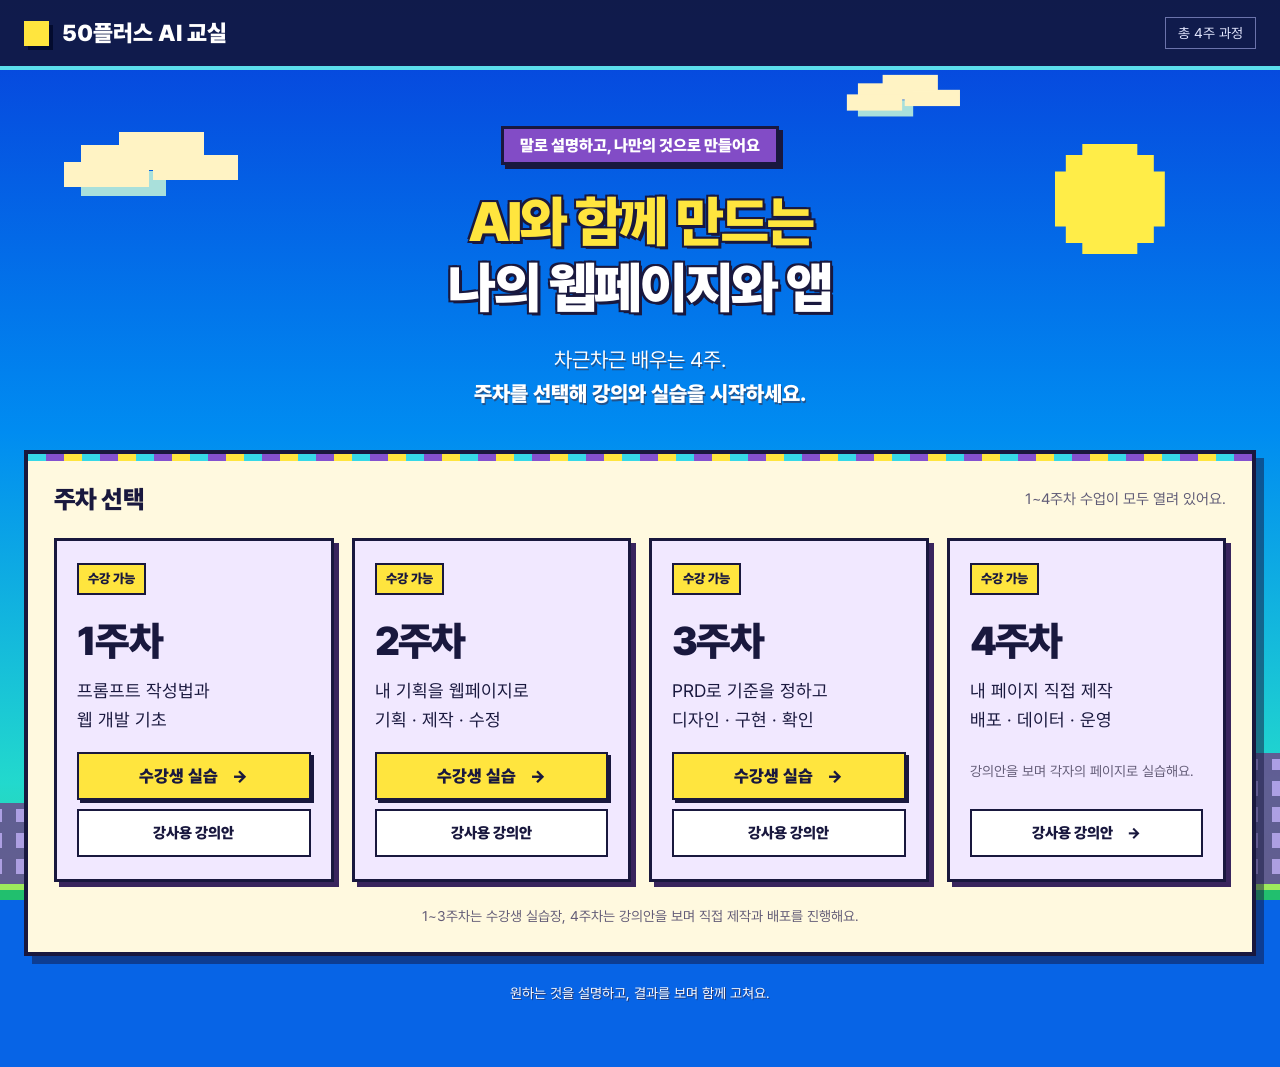
==== commit 28f460e9: "Publish Week 4 lecture with deployment motion and screenshot zoom Convert the final 37-slide deck to" ====
--- a/index.html
+++ b/index.html
@@ -47,19 +47,20 @@
 .week.available{background:#f1e8ff}.week.available h3{margin-bottom:0}.week.available p{margin-bottom:18px}
 .week-links{width:100%;display:grid;gap:9px;margin-top:auto}.week-link{display:flex;align-items:center;justify-content:center;gap:14px;min-height:48px;border:2px solid var(--ink);padding:9px 10px;font-family:"Pretendard Black";font-size:17px;line-height:1.4;text-decoration:none;color:var(--ink)}
 .week-link.student{background:var(--yellow);box-shadow:3px 3px var(--ink)}.week-link.student:hover{background:#fff19b}.week-link.teacher{background:#fff;font-size:15px}.week-link.teacher:hover{background:#e6d8f8}
+.week-practice-note{margin:0;font-size:14px;line-height:1.5;color:#625b76}
 </style>
 </head>
 <body>
 <div class="scenery" aria-hidden="true"><div class="sun"></div><div class="cloud"></div><div class="cloud two"></div><div class="city"><i class="building" style="height:45%"></i><i class="building" style="height:75%"></i><i class="building" style="height:50%"></i><i class="building" style="height:92%"></i><i class="building" style="height:58%"></i><i class="building" style="height:66%"></i><i class="building" style="height:42%"></i><i class="building" style="height:86%"></i><i class="building" style="height:62%"></i><i class="building" style="height:70%"></i><i class="building" style="height:48%"></i><i class="building" style="height:90%"></i><i class="building" style="height:55%"></i><i class="building" style="height:80%"></i><i class="building" style="height:40%"></i><i class="building" style="height:68%"></i></div><div class="ground"></div></div>
 <header class="site-header"><div class="brand"><span class="brand-mark" aria-hidden="true"></span>50플러스 AI 교실</div><span class="course-badge">총 4주 과정</span></header>
 <main>
-<section class="hero" aria-labelledby="course-title"><span class="tag">말로 설명하고, 나만의 것으로 만들어요</span><h1 id="course-title"><em>AI와 함께 만드는</em><br>나의 웹페이지와 앱</h1><p class="intro">차근차근 배우는 4주.<br><strong>수강생은 ‘수강생 실습’으로 들어오세요.</strong></p></section>
-<section class="course-panel" aria-labelledby="weeks-title"><div class="panel-heading"><h2 id="weeks-title">주차 선택</h2><p>1·2주차 수업이 열려 있어요.</p></div>
+<section class="hero" aria-labelledby="course-title"><span class="tag">말로 설명하고, 나만의 것으로 만들어요</span><h1 id="course-title"><em>AI와 함께 만드는</em><br>나의 웹페이지와 앱</h1><p class="intro">차근차근 배우는 4주.<br><strong>주차를 선택해 강의와 실습을 시작하세요.</strong></p></section>
+<section class="course-panel" aria-labelledby="weeks-title"><div class="panel-heading"><h2 id="weeks-title">주차 선택</h2><p>1~4주차 수업이 모두 열려 있어요.</p></div>
 <div class="weeks">
 <article class="week available" aria-labelledby="week-one-title"><span class="status">수강 가능</span><h3 class="week-title" id="week-one-title">1주차</h3><p class="week-description">프롬프트 작성법과<br>웹 개발 기초</p><div class="week-links"><a class="week-link student" href="./practice-week1.html">수강생 실습 <span aria-hidden="true">→</span></a><a class="week-link teacher" href="./50plus_AI_Week1.html">강사용 강의안</a></div></article>
-<article class="week available" aria-labelledby="week-two-title"><span class="status">수강 가능</span><h3 class="week-title" id="week-two-title">2주차</h3><p class="week-description">내 기획을 웹페이지로<br>기획 · 제작 · 수정</p><div class="week-links"><a class="week-link student" href="./practice-week2.html">수강생 실습 <span aria-hidden="true">→</span></a><a class="week-link teacher" href="./50plus_AI_Week2.html">강사용 강의안</a></div></article><article class="week available" aria-labelledby="week-three-title"><span class="status">수강 가능</span><h3 class="week-title" id="week-three-title">3주차</h3><p class="week-description">PRD로 기준을 정하고<br>디자인 · 구현 · 확인</p><div class="week-links"><a class="week-link student" href="./practice-week3.html">수강생 실습 <span aria-hidden="true">→</span></a><a class="week-link teacher" href="./50plus_AI_Week3.html">강사용 강의안</a></div></article><button class="week locked" type="button" disabled aria-label="4주차, 준비 중, 아직 열리지 않은 수업"><span class="status"><svg class="lock" viewBox="0 0 16 18" fill="none" aria-hidden="true"><path d="M4 8V5a4 4 0 0 1 8 0v3" stroke="currentColor" stroke-width="2"/><path d="M2 8h12v9H2z" fill="currentColor"/><path d="M8 11v3" stroke="#eeedf2" stroke-width="2"/></svg>준비 중</span><span class="week-title">4주차</span><span class="week-description">다음 수업을<br>준비하고 있어요.</span><span class="week-action">아직 열리지 않았어요</span></button>
+<article class="week available" aria-labelledby="week-two-title"><span class="status">수강 가능</span><h3 class="week-title" id="week-two-title">2주차</h3><p class="week-description">내 기획을 웹페이지로<br>기획 · 제작 · 수정</p><div class="week-links"><a class="week-link student" href="./practice-week2.html">수강생 실습 <span aria-hidden="true">→</span></a><a class="week-link teacher" href="./50plus_AI_Week2.html">강사용 강의안</a></div></article><article class="week available" aria-labelledby="week-three-title"><span class="status">수강 가능</span><h3 class="week-title" id="week-three-title">3주차</h3><p class="week-description">PRD로 기준을 정하고<br>디자인 · 구현 · 확인</p><div class="week-links"><a class="week-link student" href="./practice-week3.html">수강생 실습 <span aria-hidden="true">→</span></a><a class="week-link teacher" href="./50plus_AI_Week3.html">강사용 강의안</a></div></article><article class="week available" aria-labelledby="week-four-title"><span class="status">수강 가능</span><h3 class="week-title" id="week-four-title">4주차</h3><p class="week-description">내 페이지 직접 제작<br>배포 · 데이터 · 운영</p><div class="week-links"><p class="week-practice-note">강의안을 보며 각자의 페이지로 실습해요.</p><a class="week-link teacher" href="./50plus_AI_Week4.html">강사용 강의안 <span aria-hidden="true">→</span></a></div></article>
 </div>
-<p class="panel-note"><svg class="lock" viewBox="0 0 16 18" fill="none" aria-hidden="true"><path d="M4 8V5a4 4 0 0 1 8 0v3" stroke="currentColor" stroke-width="2"/><path d="M2 8h12v9H2z" fill="currentColor"/><path d="M8 11v3" stroke="#eeedf2" stroke-width="2"/></svg><span>자물쇠가 있는 수업은 아직 열리지 않았어요.</span></p>
+<p class="panel-note"><span>1~3주차는 수강생 실습장, 4주차는 강의안을 보며 직접 제작과 배포를 진행해요.</span></p>
 </section>
 <footer class="site-footer">원하는 것을 설명하고, 결과를 보며 함께 고쳐요.</footer>
 </main>
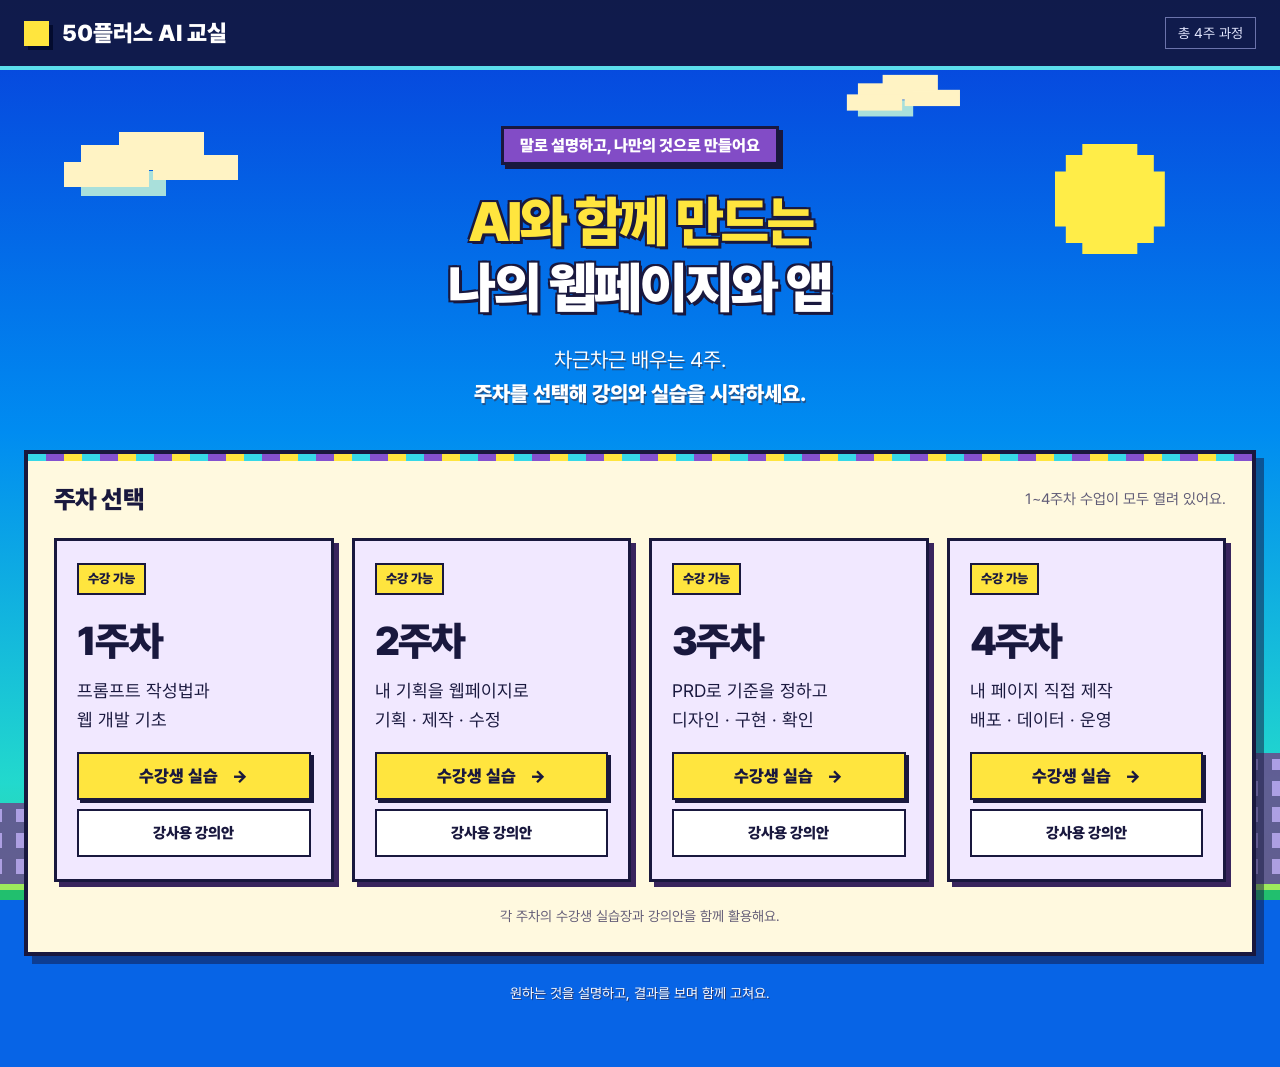
==== commit d721bd61: "Publish Week 4 student PRD practice page Add the three-step PRD workflow using the established stude" ====
--- a/index.html
+++ b/index.html
@@ -58,9 +58,9 @@
 <section class="course-panel" aria-labelledby="weeks-title"><div class="panel-heading"><h2 id="weeks-title">주차 선택</h2><p>1~4주차 수업이 모두 열려 있어요.</p></div>
 <div class="weeks">
 <article class="week available" aria-labelledby="week-one-title"><span class="status">수강 가능</span><h3 class="week-title" id="week-one-title">1주차</h3><p class="week-description">프롬프트 작성법과<br>웹 개발 기초</p><div class="week-links"><a class="week-link student" href="./practice-week1.html">수강생 실습 <span aria-hidden="true">→</span></a><a class="week-link teacher" href="./50plus_AI_Week1.html">강사용 강의안</a></div></article>
-<article class="week available" aria-labelledby="week-two-title"><span class="status">수강 가능</span><h3 class="week-title" id="week-two-title">2주차</h3><p class="week-description">내 기획을 웹페이지로<br>기획 · 제작 · 수정</p><div class="week-links"><a class="week-link student" href="./practice-week2.html">수강생 실습 <span aria-hidden="true">→</span></a><a class="week-link teacher" href="./50plus_AI_Week2.html">강사용 강의안</a></div></article><article class="week available" aria-labelledby="week-three-title"><span class="status">수강 가능</span><h3 class="week-title" id="week-three-title">3주차</h3><p class="week-description">PRD로 기준을 정하고<br>디자인 · 구현 · 확인</p><div class="week-links"><a class="week-link student" href="./practice-week3.html">수강생 실습 <span aria-hidden="true">→</span></a><a class="week-link teacher" href="./50plus_AI_Week3.html">강사용 강의안</a></div></article><article class="week available" aria-labelledby="week-four-title"><span class="status">수강 가능</span><h3 class="week-title" id="week-four-title">4주차</h3><p class="week-description">내 페이지 직접 제작<br>배포 · 데이터 · 운영</p><div class="week-links"><p class="week-practice-note">강의안을 보며 각자의 페이지로 실습해요.</p><a class="week-link teacher" href="./50plus_AI_Week4.html">강사용 강의안 <span aria-hidden="true">→</span></a></div></article>
+<article class="week available" aria-labelledby="week-two-title"><span class="status">수강 가능</span><h3 class="week-title" id="week-two-title">2주차</h3><p class="week-description">내 기획을 웹페이지로<br>기획 · 제작 · 수정</p><div class="week-links"><a class="week-link student" href="./practice-week2.html">수강생 실습 <span aria-hidden="true">→</span></a><a class="week-link teacher" href="./50plus_AI_Week2.html">강사용 강의안</a></div></article><article class="week available" aria-labelledby="week-three-title"><span class="status">수강 가능</span><h3 class="week-title" id="week-three-title">3주차</h3><p class="week-description">PRD로 기준을 정하고<br>디자인 · 구현 · 확인</p><div class="week-links"><a class="week-link student" href="./practice-week3.html">수강생 실습 <span aria-hidden="true">→</span></a><a class="week-link teacher" href="./50plus_AI_Week3.html">강사용 강의안</a></div></article><article class="week available" aria-labelledby="week-four-title"><span class="status">수강 가능</span><h3 class="week-title" id="week-four-title">4주차</h3><p class="week-description">내 페이지 직접 제작<br>배포 · 데이터 · 운영</p><div class="week-links"><a class="week-link student" href="./practice-week4.html">수강생 실습 <span aria-hidden="true">→</span></a><a class="week-link teacher" href="./50plus_AI_Week4.html">강사용 강의안</a></div></article>
 </div>
-<p class="panel-note"><span>1~3주차는 수강생 실습장, 4주차는 강의안을 보며 직접 제작과 배포를 진행해요.</span></p>
+<p class="panel-note"><span>각 주차의 수강생 실습장과 강의안을 함께 활용해요.</span></p>
 </section>
 <footer class="site-footer">원하는 것을 설명하고, 결과를 보며 함께 고쳐요.</footer>
 </main>
